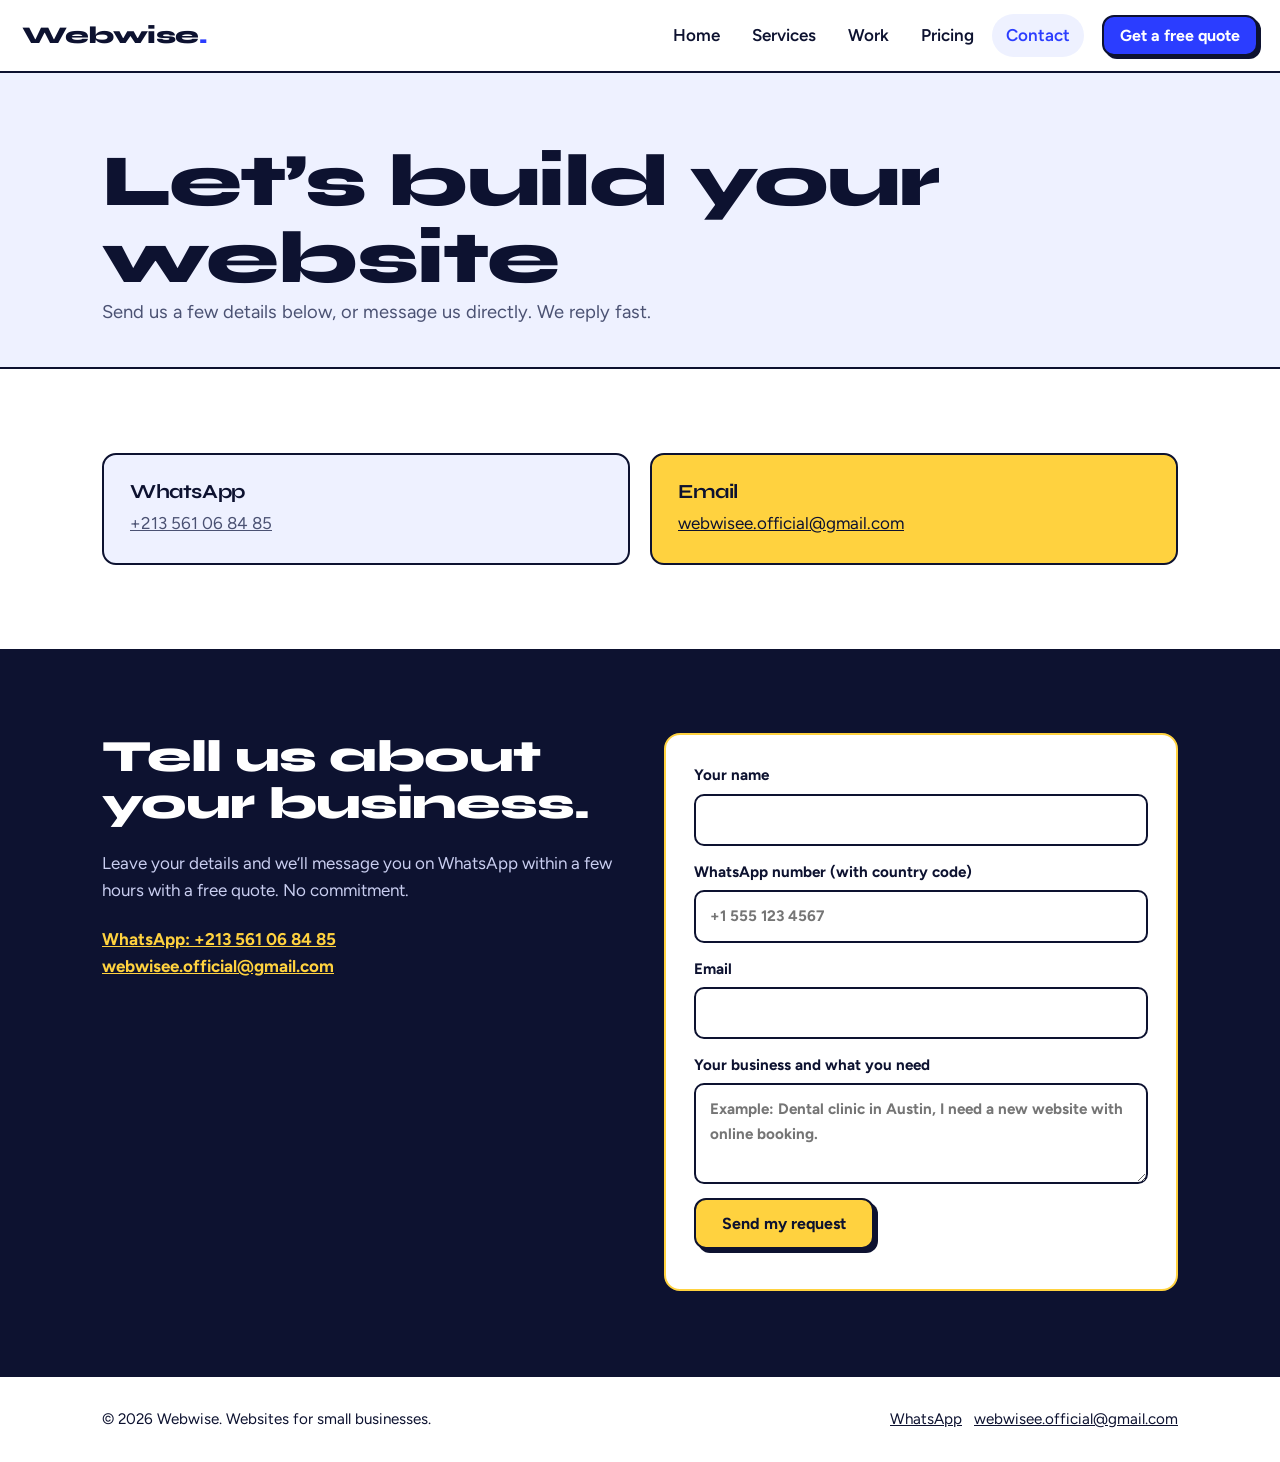
==== contact.html @ 789daf7f "Add files via upload" ====
<!doctype html><html lang="en"><head><meta charset="utf-8"><meta name="viewport" content="width=device-width,initial-scale=1"><title>Contact | Webwise</title><meta name="description" content="Contact Webwise for a free website quote."><link rel="icon" href="data:image/svg+xml,%3Csvg xmlns=%27http://www.w3.org/2000/svg%27 viewBox=%270 0 100 100%27%3E%3Crect width=%27100%27 height=%27100%27 rx=%2722%27 fill=%27%232b3dff%27/%3E%3Ctext x=%2750%27 y=%2772%27 font-size=%2770%27 font-family=%27Arial%27 font-weight=%27800%27 fill=%27white%27 text-anchor=%27middle%27%3EW%3C/text%3E%3C/svg%3E"><link rel="preconnect" href="https://fonts.googleapis.com"><link rel="preconnect" href="https://fonts.gstatic.com" crossorigin><link href="https://fonts.googleapis.com/css2?family=Figtree:wght@400;600;700&family=Syne:wght@700;800&display=swap" rel="stylesheet"><link rel="stylesheet" href="style.css"></head><body><div id="hdr"></div><main><div class="pg"><div class="wrap"><h1>Let’s build your website</h1><p>Send us a few details below, or message us directly. We reply fast.</p></div></div>
<section><div class="wrap g2"><div class="c ice"><h3>WhatsApp</h3><p><a href="https://wa.me/213561068485">+213 561 06 84 85</a></p></div><div class="c sun"><h3>Email</h3><p><a href="mailto:webwisee.official@gmail.com">webwisee.official@gmail.com</a></p></div></div></section>
</main><script src="main.js"></script></body></html>
---- style.css ----
:root{--blue:#2b3dff;--ink:#0d1230;--ice:#eef1ff;--sun:#ffd23f;--mut:#4b5273}
*{box-sizing:border-box;margin:0}html{scroll-behavior:smooth}
body{font:17px/1.6 Figtree,system-ui,sans-serif;color:var(--ink);background:#fff}
h1,h2,h3,.logo{font-family:Syne,Figtree,sans-serif;line-height:1.05;letter-spacing:-.02em}
h1{font-size:clamp(2.4rem,6.5vw,4.6rem);font-weight:800}
h2{font-size:clamp(1.8rem,4vw,2.8rem);font-weight:800;margin-bottom:.5em}
h3{font-size:1.25rem;font-weight:700;margin-bottom:.4em}
a{color:inherit}p{color:var(--mut)}
.wrap{max-width:1120px;margin:auto;padding:0 22px}section{padding:84px 0}
.nav{position:sticky;top:0;z-index:9;display:flex;align-items:center;gap:18px;padding:14px 22px;background:#fff;border-bottom:2px solid var(--ink)}
.logo{font-size:1.5rem;font-weight:800;text-decoration:none;margin-right:auto}.logo i{color:var(--blue);font-style:normal}
#nv{display:flex;gap:4px}#nv a{padding:8px 14px;border-radius:99px;text-decoration:none;font-weight:600}
#nv a:hover,#nv a.on{background:var(--ice);color:var(--blue)}#mb{display:none;font-size:1.5rem;background:none;border:0;cursor:pointer}
.btn{display:inline-block;background:var(--blue);color:#fff;border:2px solid var(--ink);padding:14px 26px;border-radius:12px;font:700 1rem Figtree,sans-serif;text-decoration:none;cursor:pointer;box-shadow:4px 4px 0 var(--ink);transition:transform .12s,box-shadow .12s}
.btn:hover{transform:translate(2px,2px);box-shadow:2px 2px 0 var(--ink)}.btn.sm{padding:9px 16px;box-shadow:3px 3px 0 var(--ink)}
.btn.sun{background:var(--sun);color:var(--ink)}.btn.out{background:#fff;color:var(--ink)}
:focus-visible{outline:3px solid var(--sun);outline-offset:3px}
.hero{background:var(--blue);color:#fff;padding:80px 0 90px}.hero p{font-size:1.2rem;max-width:30em;margin:22px 0 30px;color:#dfe4ff}
.hero .wrap{display:grid;grid-template-columns:1.1fr .9fr;gap:52px;align-items:center}.row{display:flex;gap:14px;flex-wrap:wrap}
.bw{background:#fff;color:var(--ink);border:2px solid var(--ink);border-radius:16px;box-shadow:8px 8px 0 var(--ink);overflow:hidden}
.bar{display:flex;gap:7px;align-items:center;padding:10px 14px;border-bottom:2px solid var(--ink);background:var(--ice)}
.bar b{width:11px;height:11px;border-radius:50%;background:var(--ink);opacity:.25}
.bar span{margin-left:10px;flex:1;background:#fff;border:2px solid var(--ink);border-radius:99px;padding:2px 12px;font-size:.85rem;font-weight:600;white-space:nowrap;overflow:hidden;animation:ty 2.4s steps(24) .4s both}
@keyframes ty{from{max-width:0;padding-inline:0}to{max-width:100%}}
.bd{padding:20px;display:grid;gap:11px}.bd i{display:block;height:13px;border-radius:7px;background:var(--ice)}
.bd .hb{height:96px;border-radius:12px;background:var(--blue)}.bd .hb.s{background:var(--sun)}.bd .hb.k{background:var(--ink)}
.bd .tw{display:grid;grid-template-columns:1fr 1fr 1fr;gap:10px}.bd .tw i{height:54px;border-radius:10px;border:2px solid var(--ink);background:#fff}
.strip{background:var(--sun);border-block:2px solid var(--ink);padding:16px 0;font-weight:700;text-align:center}
.strip span{margin:0 18px;white-space:nowrap}
.g3,.g2,.g4{display:grid;gap:20px}.g3{grid-template-columns:repeat(3,1fr)}.g2{grid-template-columns:1fr 1fr}.g4{grid-template-columns:repeat(4,1fr)}
.c{border:2px solid var(--ink);border-radius:14px;padding:26px;background:#fff}.c.ice{background:var(--ice)}.c.sun{background:var(--sun)}.c.sun p{color:var(--ink)}
.c ul,.lst{list-style:none;padding:0;margin-top:12px}.c li,.lst li{padding:5px 0 5px 26px;position:relative}.c li:before,.lst li:before{content:"✓";position:absolute;left:0;font-weight:800;color:var(--blue)}
.price{font:800 2.6rem Syne,sans-serif;margin:6px 0}.price small{font:600 1rem Figtree;color:var(--mut)}
ol.st{list-style:none;padding:0;counter-reset:s;display:grid;grid-template-columns:repeat(4,1fr);gap:20px}
ol.st li{counter-increment:s;border-top:4px solid var(--blue);padding-top:14px}ol.st li:before{content:counter(s);font:800 2rem Syne;color:var(--blue);display:block}
.pg{padding:70px 0 40px;background:var(--ice);border-bottom:2px solid var(--ink)}.pg p{font-size:1.15rem;max-width:36em}
.thumb{display:block}.cap{padding:16px 20px;border-top:2px solid var(--ink)}.cap p{font-size:.95rem}
details{border-bottom:2px solid var(--ink);padding:16px 0}summary{font-weight:700;cursor:pointer}details p{margin-top:8px}
.lead{background:var(--ink);color:#fff}.lead p{color:#c9cef0}.lead .wrap{display:grid;grid-template-columns:1fr 1fr;gap:48px;align-items:start}
.ct a{color:var(--sun);font-weight:700}form{background:#fff;color:var(--ink);border-radius:16px;padding:28px;border:2px solid var(--sun)}
label{display:block;font-weight:700;margin:0 0 14px;font-size:.95rem}
input,textarea{display:block;width:100%;margin-top:6px;padding:12px 14px;border:2px solid var(--ink);border-radius:10px;font:inherit}
input:focus,textarea:focus{outline:3px solid var(--blue);outline-offset:0}.hp{position:absolute;left:-9999px}
.msg{margin-top:12px;font-weight:600;color:#c4260f}.ok h3{font-size:1.6rem}
footer{padding:30px 0;border-top:2px solid var(--ink);font-size:.95rem}footer .wrap{display:flex;flex-wrap:wrap;gap:14px 28px;justify-content:space-between}
@media(max-width:820px){.hero .wrap,.g3,.g2,.g4,.lead .wrap,ol.st{grid-template-columns:1fr}section{padding:60px 0}
#mb{display:block}.nav .btn{display:none}#nv{display:none;position:absolute;top:100%;left:0;right:0;background:#fff;border-bottom:2px solid var(--ink);flex-direction:column;padding:10px 22px}#nv.open{display:flex}}
@media(prefers-reduced-motion:reduce){.bar span{animation:none}html{scroll-behavior:auto}}
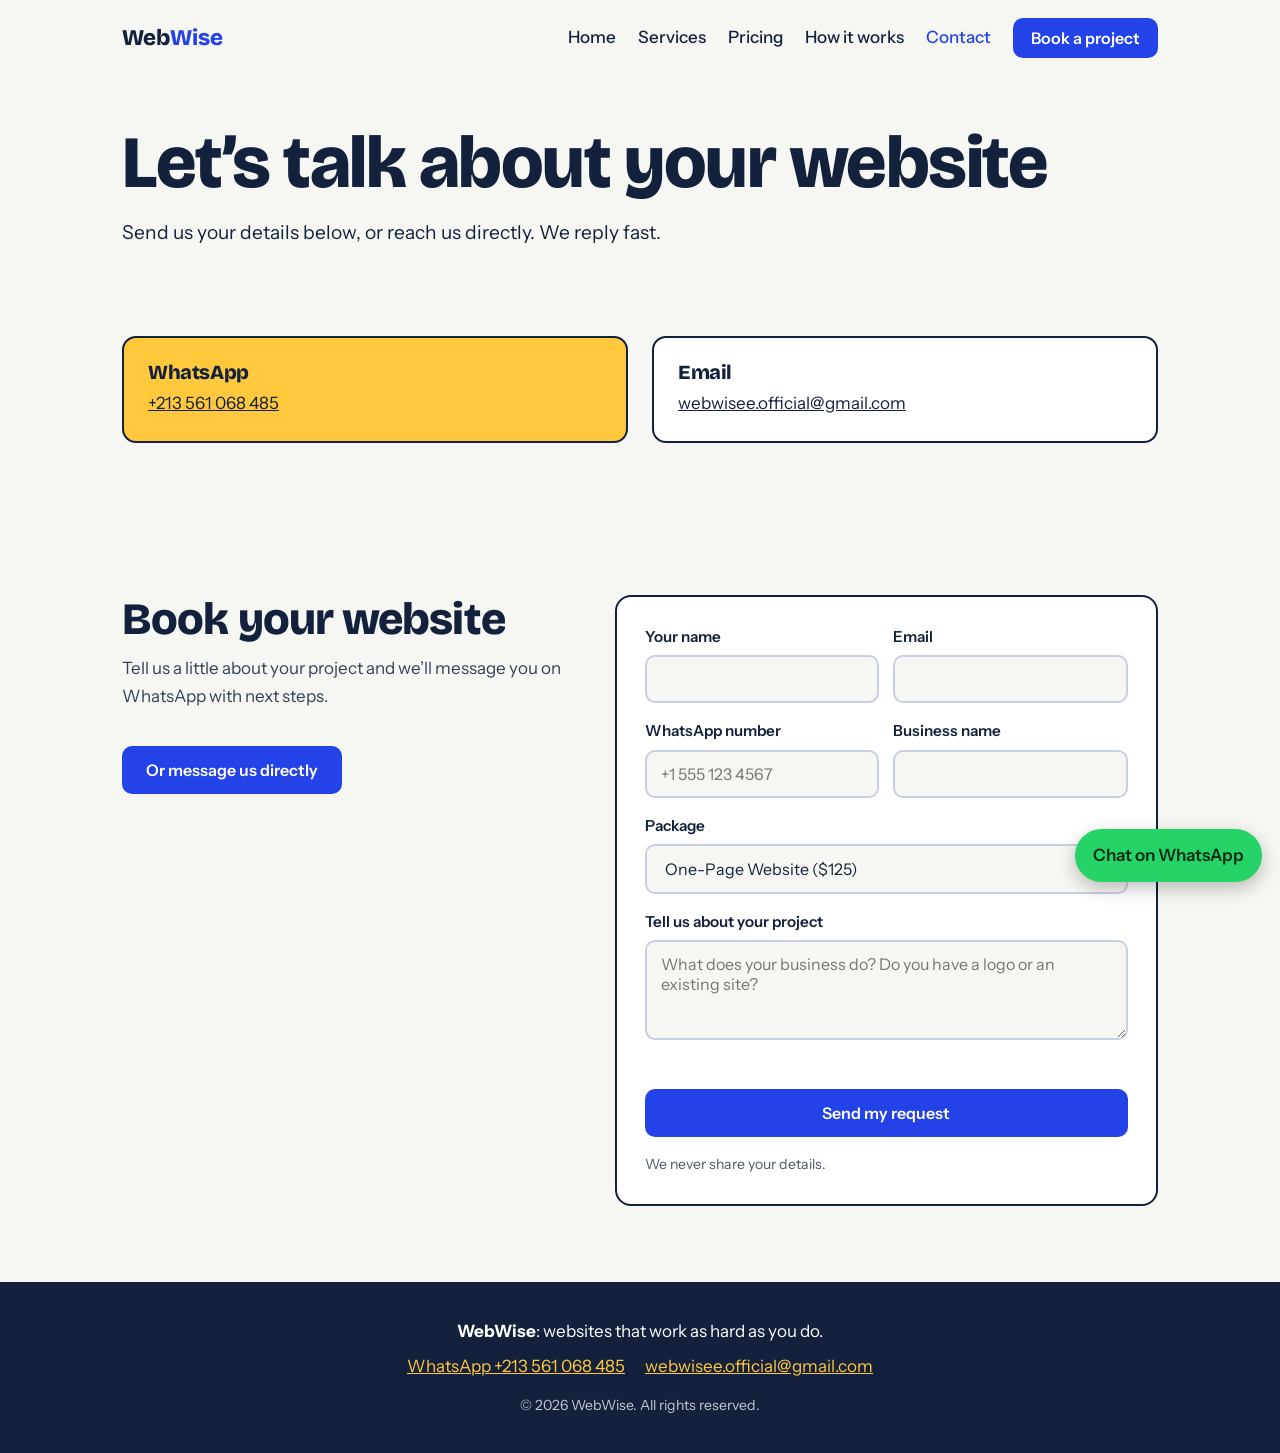
==== commit 2fa49527: "Add files via upload" ====
--- a/contact.html
+++ b/contact.html
@@ -1,3 +1,29 @@
-<!doctype html><html lang="en"><head><meta charset="utf-8"><meta name="viewport" content="width=device-width,initial-scale=1"><title>Contact | Webwise</title><meta name="description" content="Contact Webwise for a free website quote."><link rel="icon" href="data:image/svg+xml,%3Csvg xmlns=%27http://www.w3.org/2000/svg%27 viewBox=%270 0 100 100%27%3E%3Crect width=%27100%27 height=%27100%27 rx=%2722%27 fill=%27%232b3dff%27/%3E%3Ctext x=%2750%27 y=%2772%27 font-size=%2770%27 font-family=%27Arial%27 font-weight=%27800%27 fill=%27white%27 text-anchor=%27middle%27%3EW%3C/text%3E%3C/svg%3E"><link rel="preconnect" href="https://fonts.googleapis.com"><link rel="preconnect" href="https://fonts.gstatic.com" crossorigin><link href="https://fonts.googleapis.com/css2?family=Figtree:wght@400;600;700&family=Syne:wght@700;800&display=swap" rel="stylesheet"><link rel="stylesheet" href="style.css"></head><body><div id="hdr"></div><main><div class="pg"><div class="wrap"><h1>Let’s build your website</h1><p>Send us a few details below, or message us directly. We reply fast.</p></div></div>
-<section><div class="wrap g2"><div class="c ice"><h3>WhatsApp</h3><p><a href="https://wa.me/213561068485">+213 561 06 84 85</a></p></div><div class="c sun"><h3>Email</h3><p><a href="mailto:webwisee.official@gmail.com">webwisee.official@gmail.com</a></p></div></div></section>
-</main><script src="main.js"></script></body></html>+<!DOCTYPE html>
+<html lang="en"><head><meta charset="utf-8"><meta name="viewport" content="width=device-width, initial-scale=1"><title>Contact | WebWise</title><meta name="description" content="Contact WebWise on WhatsApp or by email to book your website."><link rel="icon" href="data:image/svg+xml,<svg xmlns=%22http://www.w3.org/2000/svg%22 viewBox=%220 0 100 100%22>
+<!-- Meta Pixel Code -->
+<script>
+!function(f,b,e,v,n,t,s)
+{if(f.fbq)return;n=f.fbq=function(){n.callMethod?
+n.callMethod.apply(n,arguments):n.queue.push(arguments)};
+if(!f._fbq)f._fbq=n;n.push=n;n.loaded=!0;n.version='2.0';
+n.queue=[];t=b.createElement(e);t.async=!0;
+t.src=v;s=b.getElementsByTagName(e)[0];
+s.parentNode.insertBefore(t,s)}(window, document,'script',
+'https://connect.facebook.net/en_US/fbevents.js');
+fbq('init', '1094142800125978');
+fbq('track', 'PageView');
+</script>
+<noscript><img height="1" width="1" style="display:none"
+src="https://www.facebook.com/tr?id=1094142800125978&ev=PageView&noscript=1"
+/></noscript>
+<!-- End Meta Pixel Code -->
+<link rel="preconnect" href="https://fonts.googleapis.com">
+<link rel="preconnect" href="https://fonts.gstatic.com" crossorigin>
+<link href="https://fonts.googleapis.com/css2?family=Bricolage+Grotesque:opsz,wght@12..96,500;12..96,800&family=Instrument+Sans:wght@400;500;600&display=swap" rel="stylesheet">
+<link rel="stylesheet" href="style.css">
+<!-- Vercel Web Analytics -->
+<script>window.va = window.va || function () { (window.vaq = window.vaq || []).push(arguments); };</script>
+<script defer src="/_vercel/insights/script.js"></script>
+</head><body><div id="hdr"></div><main>
+<section class="pg"><div class="wrap"><h1>Let’s talk about your website</h1><p>Send us your details below, or reach us directly. We reply fast.</p></div></section>
+<section><div class="wrap cards"><div class="card sunbg"><h3>WhatsApp</h3><p><a class="wa" href="#" target="_blank" rel="noopener">+213 561 068 485</a></p></div><div class="card"><h3>Email</h3><p><a href="mailto:webwisee.official@gmail.com">webwisee.official@gmail.com</a></p></div></div></section></main><script src="main.js"></script></body></html>
--- a/style.css
+++ b/style.css
@@ -1,48 +1,95 @@
-:root{--blue:#2b3dff;--ink:#0d1230;--ice:#eef1ff;--sun:#ffd23f;--mut:#4b5273}
-*{box-sizing:border-box;margin:0}html{scroll-behavior:smooth}
-body{font:17px/1.6 Figtree,system-ui,sans-serif;color:var(--ink);background:#fff}
-h1,h2,h3,.logo{font-family:Syne,Figtree,sans-serif;line-height:1.05;letter-spacing:-.02em}
-h1{font-size:clamp(2.4rem,6.5vw,4.6rem);font-weight:800}
-h2{font-size:clamp(1.8rem,4vw,2.8rem);font-weight:800;margin-bottom:.5em}
-h3{font-size:1.25rem;font-weight:700;margin-bottom:.4em}
-a{color:inherit}p{color:var(--mut)}
-.wrap{max-width:1120px;margin:auto;padding:0 22px}section{padding:84px 0}
-.nav{position:sticky;top:0;z-index:9;display:flex;align-items:center;gap:18px;padding:14px 22px;background:#fff;border-bottom:2px solid var(--ink)}
-.logo{font-size:1.5rem;font-weight:800;text-decoration:none;margin-right:auto}.logo i{color:var(--blue);font-style:normal}
-#nv{display:flex;gap:4px}#nv a{padding:8px 14px;border-radius:99px;text-decoration:none;font-weight:600}
-#nv a:hover,#nv a.on{background:var(--ice);color:var(--blue)}#mb{display:none;font-size:1.5rem;background:none;border:0;cursor:pointer}
-.btn{display:inline-block;background:var(--blue);color:#fff;border:2px solid var(--ink);padding:14px 26px;border-radius:12px;font:700 1rem Figtree,sans-serif;text-decoration:none;cursor:pointer;box-shadow:4px 4px 0 var(--ink);transition:transform .12s,box-shadow .12s}
-.btn:hover{transform:translate(2px,2px);box-shadow:2px 2px 0 var(--ink)}.btn.sm{padding:9px 16px;box-shadow:3px 3px 0 var(--ink)}
-.btn.sun{background:var(--sun);color:var(--ink)}.btn.out{background:#fff;color:var(--ink)}
-:focus-visible{outline:3px solid var(--sun);outline-offset:3px}
-.hero{background:var(--blue);color:#fff;padding:80px 0 90px}.hero p{font-size:1.2rem;max-width:30em;margin:22px 0 30px;color:#dfe4ff}
-.hero .wrap{display:grid;grid-template-columns:1.1fr .9fr;gap:52px;align-items:center}.row{display:flex;gap:14px;flex-wrap:wrap}
-.bw{background:#fff;color:var(--ink);border:2px solid var(--ink);border-radius:16px;box-shadow:8px 8px 0 var(--ink);overflow:hidden}
-.bar{display:flex;gap:7px;align-items:center;padding:10px 14px;border-bottom:2px solid var(--ink);background:var(--ice)}
-.bar b{width:11px;height:11px;border-radius:50%;background:var(--ink);opacity:.25}
-.bar span{margin-left:10px;flex:1;background:#fff;border:2px solid var(--ink);border-radius:99px;padding:2px 12px;font-size:.85rem;font-weight:600;white-space:nowrap;overflow:hidden;animation:ty 2.4s steps(24) .4s both}
-@keyframes ty{from{max-width:0;padding-inline:0}to{max-width:100%}}
-.bd{padding:20px;display:grid;gap:11px}.bd i{display:block;height:13px;border-radius:7px;background:var(--ice)}
-.bd .hb{height:96px;border-radius:12px;background:var(--blue)}.bd .hb.s{background:var(--sun)}.bd .hb.k{background:var(--ink)}
-.bd .tw{display:grid;grid-template-columns:1fr 1fr 1fr;gap:10px}.bd .tw i{height:54px;border-radius:10px;border:2px solid var(--ink);background:#fff}
-.strip{background:var(--sun);border-block:2px solid var(--ink);padding:16px 0;font-weight:700;text-align:center}
-.strip span{margin:0 18px;white-space:nowrap}
-.g3,.g2,.g4{display:grid;gap:20px}.g3{grid-template-columns:repeat(3,1fr)}.g2{grid-template-columns:1fr 1fr}.g4{grid-template-columns:repeat(4,1fr)}
-.c{border:2px solid var(--ink);border-radius:14px;padding:26px;background:#fff}.c.ice{background:var(--ice)}.c.sun{background:var(--sun)}.c.sun p{color:var(--ink)}
-.c ul,.lst{list-style:none;padding:0;margin-top:12px}.c li,.lst li{padding:5px 0 5px 26px;position:relative}.c li:before,.lst li:before{content:"✓";position:absolute;left:0;font-weight:800;color:var(--blue)}
-.price{font:800 2.6rem Syne,sans-serif;margin:6px 0}.price small{font:600 1rem Figtree;color:var(--mut)}
-ol.st{list-style:none;padding:0;counter-reset:s;display:grid;grid-template-columns:repeat(4,1fr);gap:20px}
-ol.st li{counter-increment:s;border-top:4px solid var(--blue);padding-top:14px}ol.st li:before{content:counter(s);font:800 2rem Syne;color:var(--blue);display:block}
-.pg{padding:70px 0 40px;background:var(--ice);border-bottom:2px solid var(--ink)}.pg p{font-size:1.15rem;max-width:36em}
-.thumb{display:block}.cap{padding:16px 20px;border-top:2px solid var(--ink)}.cap p{font-size:.95rem}
-details{border-bottom:2px solid var(--ink);padding:16px 0}summary{font-weight:700;cursor:pointer}details p{margin-top:8px}
-.lead{background:var(--ink);color:#fff}.lead p{color:#c9cef0}.lead .wrap{display:grid;grid-template-columns:1fr 1fr;gap:48px;align-items:start}
-.ct a{color:var(--sun);font-weight:700}form{background:#fff;color:var(--ink);border-radius:16px;padding:28px;border:2px solid var(--sun)}
-label{display:block;font-weight:700;margin:0 0 14px;font-size:.95rem}
-input,textarea{display:block;width:100%;margin-top:6px;padding:12px 14px;border:2px solid var(--ink);border-radius:10px;font:inherit}
-input:focus,textarea:focus{outline:3px solid var(--blue);outline-offset:0}.hp{position:absolute;left:-9999px}
-.msg{margin-top:12px;font-weight:600;color:#c4260f}.ok h3{font-size:1.6rem}
-footer{padding:30px 0;border-top:2px solid var(--ink);font-size:.95rem}footer .wrap{display:flex;flex-wrap:wrap;gap:14px 28px;justify-content:space-between}
-@media(max-width:820px){.hero .wrap,.g3,.g2,.g4,.lead .wrap,ol.st{grid-template-columns:1fr}section{padding:60px 0}
-#mb{display:block}.nav .btn{display:none}#nv{display:none;position:absolute;top:100%;left:0;right:0;background:#fff;border-bottom:2px solid var(--ink);flex-direction:column;padding:10px 22px}#nv.open{display:flex}}
-@media(prefers-reduced-motion:reduce){.bar span{animation:none}html{scroll-behavior:auto}}
+:root{
+  --paper:#F6F7F2; --ink:#14213D; --blue:#2342E8; --sun:#FFC83D; --mist:#E4E8F5; --line:#C9CFE3;
+  --head:'Bricolage Grotesque',Georgia,sans-serif; --body:'Instrument Sans',system-ui,sans-serif;
+}
+*{box-sizing:border-box;margin:0}
+html{scroll-behavior:smooth}
+body{font-family:var(--body);background:var(--paper);color:var(--ink);line-height:1.6;font-size:17px}
+a{color:inherit}
+:focus-visible{outline:3px solid var(--blue);outline-offset:3px}
+.wrap{max-width:1080px;margin:0 auto;padding:0 22px}
+h1,h2,h3{font-family:var(--head);line-height:1.08;letter-spacing:-.02em}
+h1{font-size:clamp(2.5rem,7vw,4.6rem);font-weight:800}
+h2{font-size:clamp(1.9rem,4.5vw,2.8rem);font-weight:800;margin-bottom:12px}
+h3{font-size:1.45rem;font-weight:800}
+.btn{display:inline-block;background:var(--blue);color:#fff;font-weight:600;text-decoration:none;padding:14px 24px;border-radius:10px;border:0;font:600 1rem var(--body);cursor:pointer;transition:transform .15s}
+.btn:hover{transform:translateY(-2px)}
+.btn.sun{background:var(--sun);color:var(--ink)}
+.btn.ghost{background:transparent;color:var(--ink);border:2px solid var(--ink)}
+header{padding:18px 0}
+header .wrap{display:flex;justify-content:space-between;align-items:center;gap:12px}
+.logo{font-family:var(--head);font-weight:800;font-size:1.4rem;text-decoration:none}
+.logo span{color:var(--blue)}
+nav{display:flex;gap:22px;align-items:center}
+nav a{text-decoration:none;font-weight:500}
+nav .btn{padding:10px 18px;color:#fff}
+nav a.on{color:var(--blue)}nav .btn.on{color:#fff}
+#mb{display:none;background:none;border:2px solid var(--ink);border-radius:8px;padding:2px 10px;font-size:1.3rem;cursor:pointer;color:var(--ink)}
+@media(max-width:760px){header{position:relative}#mb{display:block}nav{display:none;position:absolute;top:100%;left:0;right:0;z-index:8;background:var(--paper);flex-direction:column;align-items:flex-start;padding:14px 22px 20px;border-bottom:2px solid var(--ink)}nav.open{display:flex}}
+
+.hero{padding:48px 0 80px}
+.hero .wrap{display:grid;grid-template-columns:1.1fr .9fr;gap:48px;align-items:center}
+@media(max-width:860px){.hero .wrap{grid-template-columns:1fr}}
+.hero p.lead{font-size:1.2rem;margin:20px 0 28px;max-width:34em}
+.hero .row{display:flex;gap:12px;flex-wrap:wrap}
+.hero small{display:block;margin-top:16px;opacity:.75}
+.browser{background:#fff;border:2px solid var(--ink);border-radius:14px;box-shadow:10px 10px 0 var(--ink);overflow:hidden;transform:rotate(1.5deg)}
+.browser .bar{display:flex;gap:6px;padding:10px 14px;border-bottom:2px solid var(--ink);background:var(--mist)}
+.browser .bar i{width:11px;height:11px;border-radius:50%;background:var(--ink);opacity:.35}
+.browser .body{padding:22px}
+.browser .tag{display:inline-block;background:var(--sun);font-weight:600;font-size:.85rem;padding:3px 10px;border-radius:99px}
+.browser .big{font-family:var(--head);font-weight:800;font-size:2rem;line-height:1.1;margin:14px 0 10px}
+.browser .bl{height:10px;background:var(--mist);border-radius:6px;margin:8px 0}
+.browser .bl.s{width:60%}
+.browser .cta{margin-top:16px;display:inline-block;background:var(--blue);color:#fff;padding:9px 16px;border-radius:8px;font-weight:600;font-size:.9rem}
+
+section{padding:76px 0}
+.alt{background:var(--mist)}
+.sub{max-width:36em;margin-bottom:36px;opacity:.85}
+
+.why{display:grid;grid-template-columns:repeat(auto-fit,minmax(230px,1fr));gap:28px}
+.why div{border-top:3px solid var(--ink);padding-top:14px}
+.why h3{font-size:1.2rem;margin-bottom:6px}
+
+.plans{display:grid;grid-template-columns:repeat(auto-fit,minmax(290px,1fr));gap:26px;align-items:stretch}
+.plan{background:#fff;border:2px solid var(--ink);border-radius:16px;padding:30px;display:flex;flex-direction:column}
+.plan.best{background:var(--ink);color:#fff;position:relative}
+.plan.best .badge{position:absolute;top:-14px;right:22px;background:var(--sun);color:var(--ink);font-weight:600;font-size:.85rem;padding:4px 12px;border-radius:99px}
+.price{font-family:var(--head);font-weight:800;font-size:3.6rem;line-height:1;margin:14px 0 4px}
+.price sup{font-size:1.6rem;vertical-align:top;position:relative;top:.4em}
+.plan ul{list-style:none;padding:0;margin:20px 0 28px;flex:1}
+.plan li{padding:7px 0 7px 28px;position:relative;border-bottom:1px solid rgba(128,138,170,.3)}
+.plan li::before{content:"";position:absolute;left:2px;top:14px;width:12px;height:7px;border-left:3px solid var(--blue);border-bottom:3px solid var(--blue);transform:rotate(-45deg)}
+.plan.best li::before{border-color:var(--sun)}
+.note{margin-top:22px;font-size:.95rem;opacity:.8}
+
+.steps{display:grid;grid-template-columns:repeat(auto-fit,minmax(220px,1fr));gap:24px;counter-reset:s}
+.steps div{counter-increment:s;background:#fff;border:2px solid var(--ink);border-radius:14px;padding:22px}
+.steps div::before{content:counter(s);display:grid;place-items:center;width:34px;height:34px;border-radius:50%;background:var(--sun);font-weight:800;margin-bottom:12px}
+.steps h3{font-size:1.15rem;margin-bottom:4px}
+
+.book{display:grid;grid-template-columns:.9fr 1.1fr;gap:48px}
+@media(max-width:860px){.book{grid-template-columns:1fr}}
+form{background:#fff;border:2px solid var(--ink);border-radius:16px;padding:28px;display:grid;gap:16px}
+label{display:grid;gap:6px;font-weight:600;font-size:.95rem}
+input,select,textarea{font:400 1rem var(--body);padding:12px 14px;border:2px solid var(--line);border-radius:10px;background:var(--paper);color:var(--ink);width:100%}
+input:focus,select:focus,textarea:focus{border-color:var(--blue);outline:none}
+textarea{min-height:100px;resize:vertical}
+.two{display:grid;grid-template-columns:1fr 1fr;gap:14px}
+@media(max-width:520px){.two{grid-template-columns:1fr}}
+.fine{font-size:.88rem;opacity:.75}
+.err{color:#B3261E;font-size:.9rem;min-height:1.2em}
+
+details{border-bottom:2px solid var(--line);padding:16px 0}
+summary{font-weight:600;cursor:pointer;font-size:1.1rem}
+details p{margin-top:8px;max-width:40em}
+
+footer{background:var(--ink);color:#fff;padding:36px 0;text-align:center}
+footer a{color:var(--sun)}
+.float{position:fixed;right:18px;bottom:18px;z-index:9;background:#25D366;color:#0b2b17;font-weight:600;text-decoration:none;padding:13px 18px;border-radius:99px;box-shadow:0 6px 18px rgba(0,0,0,.25)}
+@media(prefers-reduced-motion:reduce){*{transition:none!important;scroll-behavior:auto!important}}
+.pg{padding:48px 0 12px}.pg p{font-size:1.2rem;max-width:36em;margin-top:14px}
+.ok{padding:10px 0}.ok h3{margin-bottom:8px}.cards{display:grid;grid-template-columns:repeat(auto-fit,minmax(260px,1fr));gap:24px}
+.card{background:#fff;border:2px solid var(--ink);border-radius:14px;padding:24px}.card.sunbg{background:var(--sun)}.card h3{font-size:1.25rem;margin-bottom:6px}
+.card ul{list-style:none;padding:0;margin-top:10px}.card li{padding:5px 0 5px 24px;position:relative}.card li::before{content:"";position:absolute;left:2px;top:12px;width:11px;height:6px;border-left:3px solid var(--blue);border-bottom:3px solid var(--blue);transform:rotate(-45deg)}
+footer .links{margin-top:8px}footer .links a{margin:0 10px}
